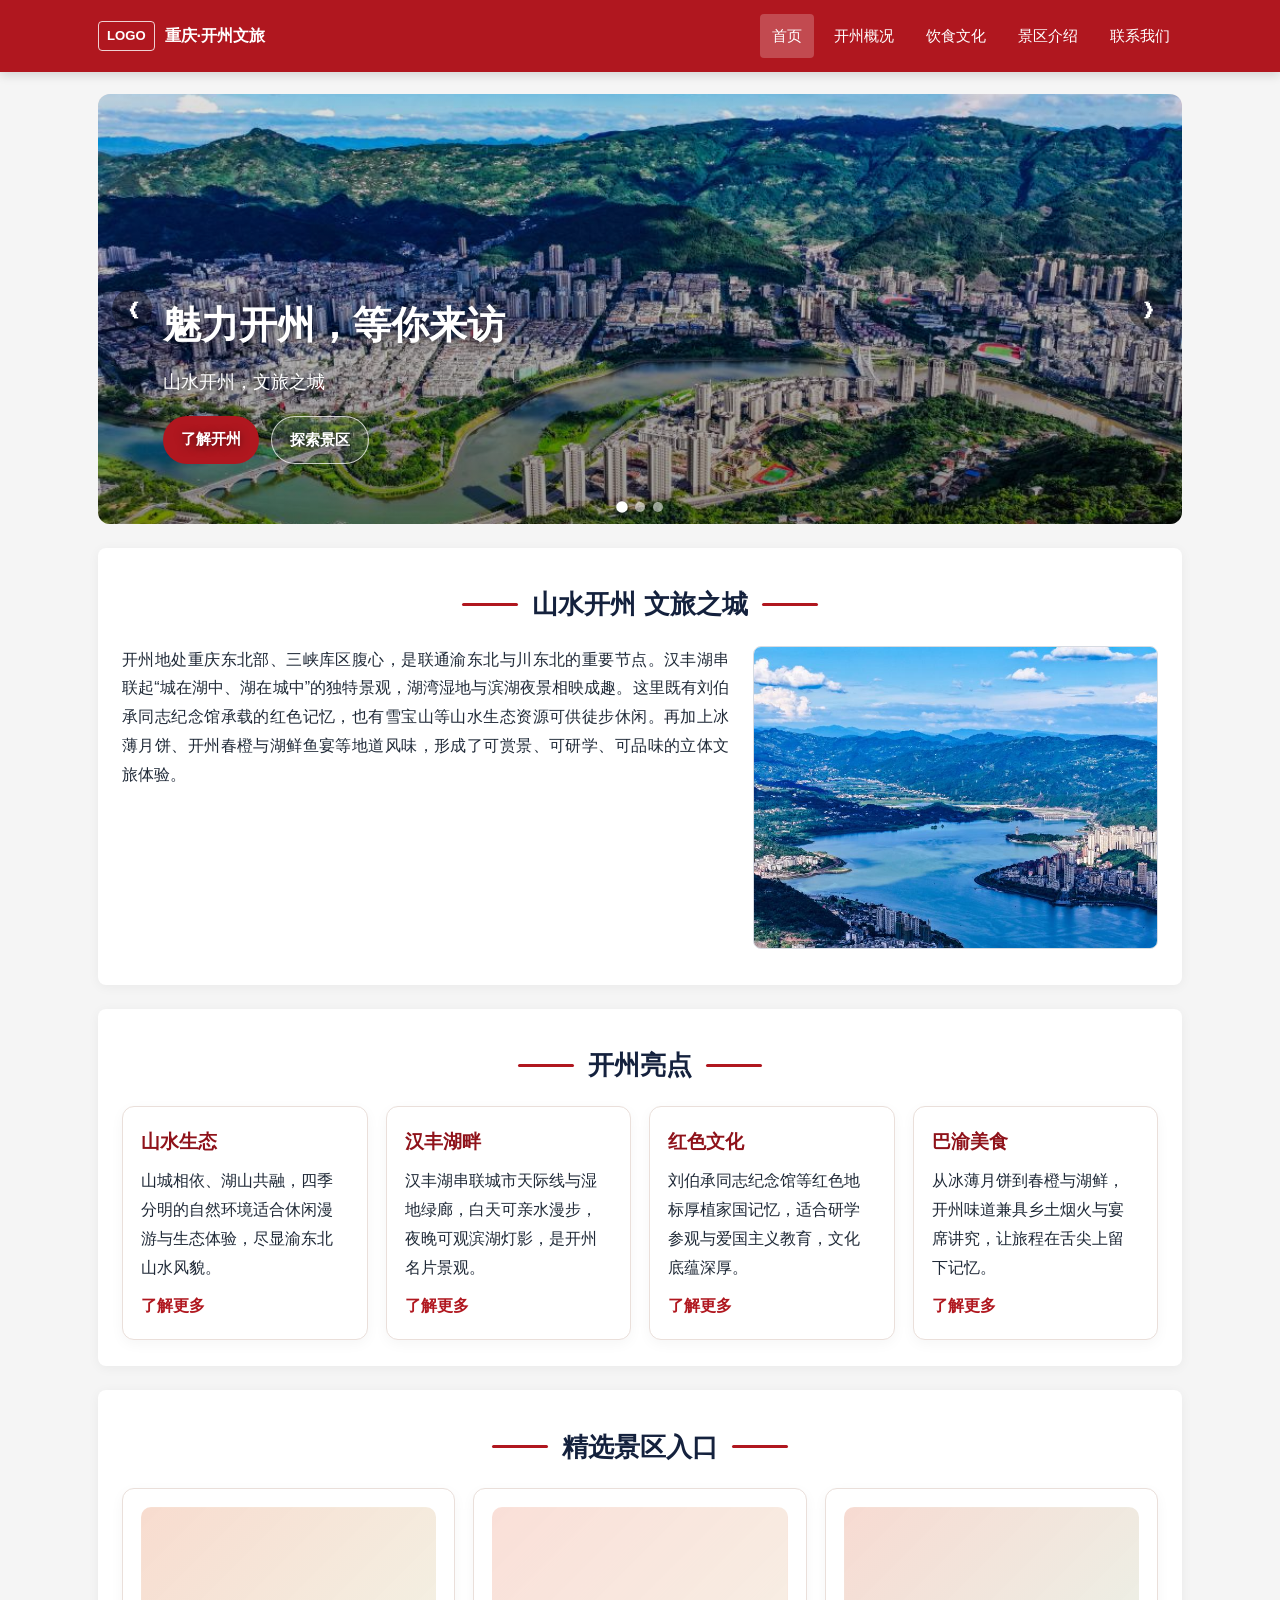
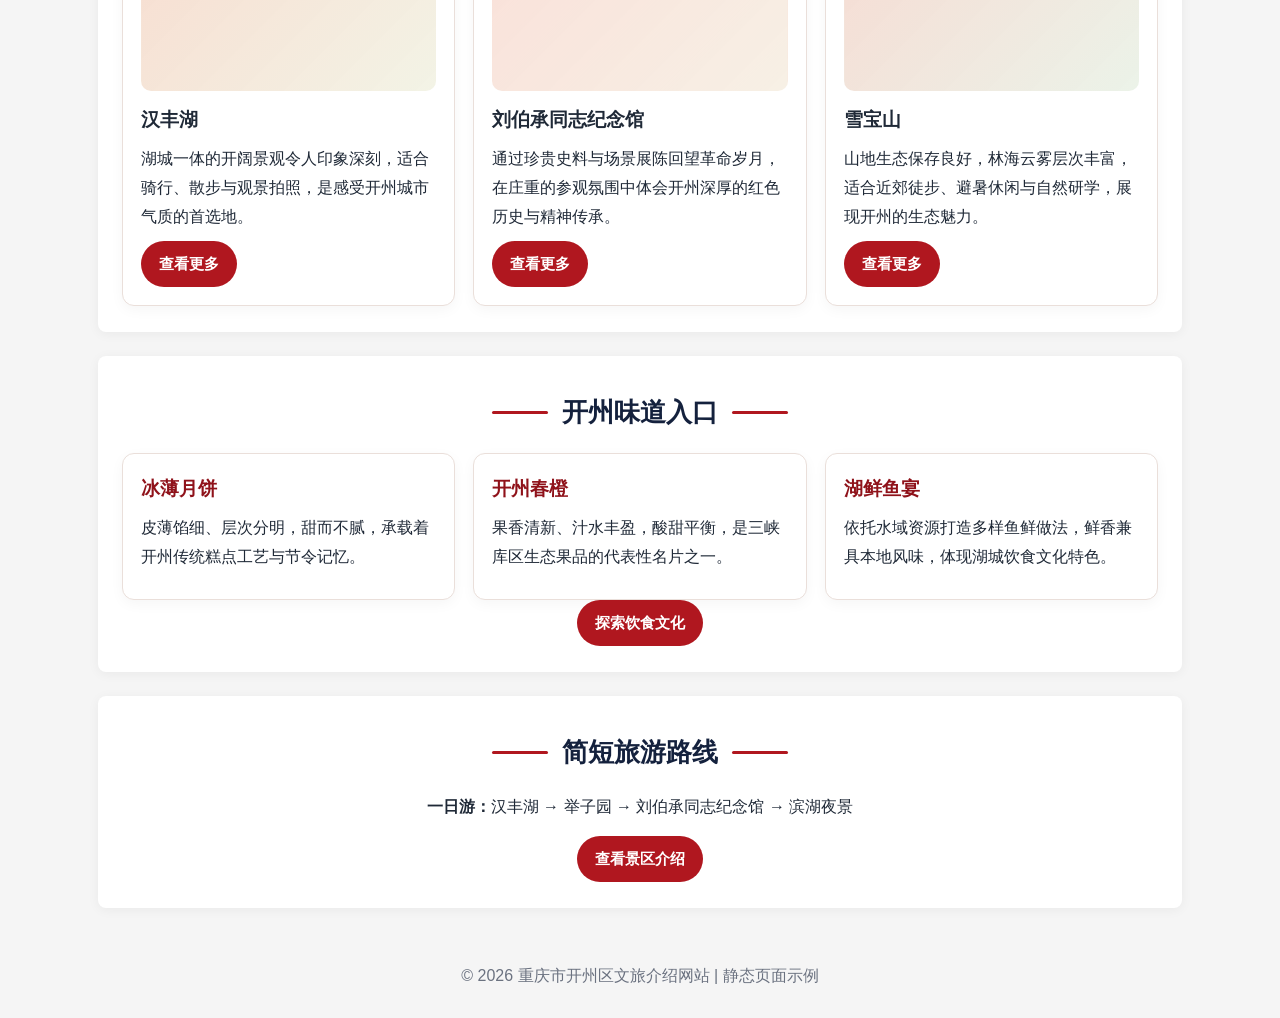
==== web2/html/index.html @ 46b4eaa4 "Add files via upload" ====
<!DOCTYPE html>
<html lang="zh-CN">
<head>
  <meta charset="UTF-8">
  <meta name="viewport" content="width=device-width, initial-scale=1.0">
  <title>重庆市开州区 - 首页</title>
  <link rel="stylesheet" href="../css/cssstyle.css">
</head>
<body>
  <header>
    <div class="nav-container">
      <div class="logo">
        <span class="logo-badge">LOGO</span>
        <span>重庆·开州文旅</span>
      </div>
      <nav>
        <ul>
          <li><a class="active" href="index.html">首页</a></li>
          <li><a href="overview.html">开州概况</a></li>
          <li><a href="food.html">饮食文化</a></li>
          <li><a href="scenic.html">景区介绍</a></li>
          <li><a href="contact.html">联系我们</a></li>
        </ul>
      </nav>
    </div>
  </header>

  <main>
    <section class="banner" aria-label="开州首页轮播图">
      <div class="carousel" data-carousel>
        <div class="carousel-track">
          <article class="carousel-slide is-active">
            <img src="../images/主页/魅力开州.jpg" alt="魅力开州轮播图">
            <div class="banner-text">
              <h1>魅力开州，等你来访</h1>
              <p class="banner-subtitle">山水开州，文旅之城</p>
              <div class="banner-actions">
                <a href="overview.html" class="btn btn-primary">了解开州</a>
                <a href="scenic.html" class="btn btn-outline">探索景区</a>
              </div>
            </div>
          </article>
          <article class="carousel-slide">
            <img src="../images/主页/汉丰湖.jpg" alt="汉丰湖畔轮播图">
            <div class="banner-text">
              <h1>汉丰湖畔，诗意栖居</h1>
              <p class="banner-subtitle">一湖一城，见证城市之美</p>
              <div class="banner-actions">
                <a href="overview.html" class="btn btn-primary">了解开州</a>
                <a href="scenic.html" class="btn btn-outline">探索景区</a>
              </div>
            </div>
          </article>
          <article class="carousel-slide">
            <img src="../images/主页/开州夜景.jpg" alt="千年文脉轮播图">
            <div class="banner-text">
              <h1>千年文脉，巴渝风情</h1>
              <p class="banner-subtitle">走进开州，感受历史与烟火</p>
              <div class="banner-actions">
                <a href="overview.html" class="btn btn-primary">了解开州</a>
                <a href="scenic.html" class="btn btn-outline">探索景区</a>
              </div>
            </div>
          </article>
        </div>

        <button class="carousel-control prev" type="button" aria-label="上一张" data-carousel-prev>❮</button>
        <button class="carousel-control next" type="button" aria-label="下一张" data-carousel-next>❯</button>

        <div class="carousel-dots" aria-label="轮播图页码">
          <button class="carousel-dot is-active" type="button" aria-label="第 1 张" data-carousel-dot="0"></button>
          <button class="carousel-dot" type="button" aria-label="第 2 张" data-carousel-dot="1"></button>
          <button class="carousel-dot" type="button" aria-label="第 3 张" data-carousel-dot="2"></button>
        </div>
      </div>
    </section>

    <section class="section-card intro-section">
      <h2 class="decor-title"><span>山水开州 文旅之城</span></h2>
      <div class="media-row intro-row">
        <article class="text-panel">
          <p>开州地处重庆东北部、三峡库区腹心，是联通渝东北与川东北的重要节点。汉丰湖串联起“城在湖中、湖在城中”的独特景观，湖湾湿地与滨湖夜景相映成趣。这里既有刘伯承同志纪念馆承载的红色记忆，也有雪宝山等山水生态资源可供徒步休闲。再加上冰薄月饼、开州春橙与湖鲜鱼宴等地道风味，形成了可赏景、可研学、可品味的立体文旅体验。</p>
        </article>
        <figure class="media-panel">
          <img src="../images/主页/总介绍配图.jpg" alt="开州首页总介绍配图">
        </figure>
      </div>
    </section>

    <section class="section-card">
      <h2 class="decor-title"><span>开州亮点</span></h2>
      <div class="grid-cards four-cols">
        <article class="feature-card">
          <h3>山水生态</h3>
          <p>山城相依、湖山共融，四季分明的自然环境适合休闲漫游与生态体验，尽显渝东北山水风貌。</p>
          <a href="overview.html">了解更多</a>
        </article>
        <article class="feature-card">
          <h3>汉丰湖畔</h3>
          <p>汉丰湖串联城市天际线与湿地绿廊，白天可亲水漫步，夜晚可观滨湖灯影，是开州名片景观。</p>
          <a href="scenic.html">了解更多</a>
        </article>
        <article class="feature-card">
          <h3>红色文化</h3>
          <p>刘伯承同志纪念馆等红色地标厚植家国记忆，适合研学参观与爱国主义教育，文化底蕴深厚。</p>
          <a href="overview.html">了解更多</a>
        </article>
        <article class="feature-card">
          <h3>巴渝美食</h3>
          <p>从冰薄月饼到春橙与湖鲜，开州味道兼具乡土烟火与宴席讲究，让旅程在舌尖上留下记忆。</p>
          <a href="food.html">了解更多</a>
        </article>
      </div>
    </section>

    <section class="section-card">
      <h2 class="decor-title"><span>精选景区入口</span></h2>
      <div class="grid-cards three-cols scenic-cards">
        <article class="entry-card">
          <div class="entry-image scenic-image scenic-1"></div>
          <h3>汉丰湖</h3>
          <p>湖城一体的开阔景观令人印象深刻，适合骑行、散步与观景拍照，是感受开州城市气质的首选地。</p>
          <a href="scenic.html" class="btn btn-primary">查看更多</a>
        </article>
        <article class="entry-card">
          <div class="entry-image scenic-image scenic-2"></div>
          <h3>刘伯承同志纪念馆</h3>
          <p>通过珍贵史料与场景展陈回望革命岁月，在庄重的参观氛围中体会开州深厚的红色历史与精神传承。</p>
          <a href="scenic.html" class="btn btn-primary">查看更多</a>
        </article>
        <article class="entry-card">
          <div class="entry-image scenic-image scenic-3"></div>
          <h3>雪宝山</h3>
          <p>山地生态保存良好，林海云雾层次丰富，适合近郊徒步、避暑休闲与自然研学，展现开州的生态魅力。</p>
          <a href="scenic.html" class="btn btn-primary">查看更多</a>
        </article>
      </div>
    </section>

    <section class="section-card">
      <h2 class="decor-title"><span>开州味道入口</span></h2>
      <div class="grid-cards three-cols">
        <article class="feature-card">
          <h3>冰薄月饼</h3>
          <p>皮薄馅细、层次分明，甜而不腻，承载着开州传统糕点工艺与节令记忆。</p>
        </article>
        <article class="feature-card">
          <h3>开州春橙</h3>
          <p>果香清新、汁水丰盈，酸甜平衡，是三峡库区生态果品的代表性名片之一。</p>
        </article>
        <article class="feature-card">
          <h3>湖鲜鱼宴</h3>
          <p>依托水域资源打造多样鱼鲜做法，鲜香兼具本地风味，体现湖城饮食文化特色。</p>
        </article>
      </div>
      <div class="section-actions">
        <a href="food.html" class="btn btn-primary">探索饮食文化</a>
      </div>
    </section>

    <section class="section-card route-section">
      <h2 class="decor-title"><span>简短旅游路线</span></h2>
      <p><strong>一日游：</strong>汉丰湖 → 举子园 → 刘伯承同志纪念馆 → 滨湖夜景</p>
      <a href="scenic.html" class="btn btn-primary">查看景区介绍</a>
    </section>
  </main>

  <footer>
    <p>© 2026 重庆市开州区文旅介绍网站 | 静态页面示例</p>
  </footer>

  <script src="../js/index.js"></script>
</body>
</html>
---- web2/css/cssstyle.css ----
:root {
  --primary: #b0171f;
  --primary-dark: #900f16;
  --bg: #f5f5f5;
  --text: #1f2937;
  --muted: #6b7280;
  --white: #ffffff;
  --line: #d7dbe2;
}

* {
  box-sizing: border-box;
  margin: 0;
  padding: 0;
}

body {
  font-family: "Microsoft YaHei", "PingFang SC", Arial, sans-serif;
  color: var(--text);
  background: var(--bg);
  line-height: 1.8;
}

header {
  background: var(--primary);
  box-shadow: 0 3px 10px rgba(0, 0, 0, 0.14);
  position: sticky;
  top: 0;
  z-index: 10;
}

.nav-container {
  max-width: 1120px;
  margin: 0 auto;
  display: flex;
  justify-content: space-between;
  align-items: center;
  min-height: 72px;
  padding: 10px 18px;
}

.logo {
  color: var(--white);
  font-weight: 700;
  display: flex;
  align-items: center;
  gap: 10px;
}

.logo-badge {
  border: 1px solid rgba(255, 255, 255, 0.8);
  border-radius: 4px;
  padding: 2px 8px;
  font-size: 0.82rem;
}

nav ul { list-style: none; display: flex; gap: 8px; }

nav a {
  color: var(--white);
  text-decoration: none;
  display: inline-block;
  padding: 8px 12px;
  border-radius: 4px;
  font-size: 0.96rem;
}

nav a:hover,
nav a.active { background: rgba(255, 255, 255, 0.22); }

main {
  max-width: 1120px;
  margin: 22px auto 0;
  padding: 0 18px 36px;
}

.banner {
  background: #e5e7eb;
  border-radius: 8px;
  overflow: hidden;
  position: relative;
}

.carousel {
  position: relative;
  min-height: 360px;
}

.carousel-track {
  position: relative;
  height: clamp(360px, 38vw, 440px);
}

.carousel-slide {
  position: absolute;
  inset: 0;
  opacity: 0;
  pointer-events: none;
  transition: opacity 0.45s ease;
  background: #e5e7eb;
}

.carousel-slide.is-active {
  opacity: 1;
  pointer-events: auto;
}

.carousel-slide img {
  width: 100%;
  height: 100%;
  object-fit: cover;
  display: block;
  background: #eaedf1;
}

.carousel-slide::after {
  content: "";
  position: absolute;
  inset: 0;
  background: linear-gradient(180deg, rgba(0, 0, 0, 0.12), rgba(0, 0, 0, 0.4));
}

.carousel-slide.is-placeholder {
  background: #e5e7eb;
}

.banner-text {
  position: absolute;
  left: 6%;
  bottom: 14%;
  color: #fff;
  text-shadow: 0 2px 8px rgba(0, 0, 0, 0.5);
  z-index: 2;
}

.banner-subtitle { font-size: 1.1rem; margin-bottom: 4px; }
.banner h1 { font-size: clamp(1.6rem, 3vw, 2.4rem); }

.carousel-control {
  position: absolute;
  top: 50%;
  transform: translateY(-50%);
  width: 40px;
  height: 40px;
  border-radius: 50%;
  border: none;
  color: #fff;
  background: rgba(0, 0, 0, 0.35);
  font-size: 1.4rem;
  line-height: 1;
  display: grid;
  place-items: center;
  z-index: 3;
}

.carousel-control.prev { left: 14px; }
.carousel-control.next { right: 14px; }
.carousel-control:hover { background: rgba(0, 0, 0, 0.52); }

.carousel-dots {
  position: absolute;
  left: 50%;
  bottom: 12px;
  transform: translateX(-50%);
  display: flex;
  gap: 8px;
  z-index: 3;
}

.carousel-dot {
  width: 10px;
  height: 10px;
  border-radius: 50%;
  border: none;
  background: rgba(255, 255, 255, 0.55);
  padding: 0;
}

.carousel-dot.is-active {
  background: #fff;
  transform: scale(1.15);
}

.section-card {
  background: var(--white);
  border-radius: 8px;
  margin-top: 24px;
  padding: 26px 24px;
  box-shadow: 0 2px 12px rgba(0, 0, 0, 0.05);
}

.decor-title {
  text-align: center;
  margin-bottom: 18px;
  font-size: clamp(1.4rem, 2vw, 1.8rem);
  color: #14213d;
}

.decor-title span {
  display: inline-flex;
  align-items: center;
  gap: 14px;
}

.decor-title span::before,
.decor-title span::after {
  content: "";
  width: 56px;
  height: 3px;
  background: var(--primary);
  border-radius: 4px;
}

.media-row {
  display: grid;
  grid-template-columns: 1.5fr 1fr;
  gap: 24px;
  align-items: start;
}

.reverse-row { grid-template-columns: 1fr 1.3fr; }

.text-panel p { margin-bottom: 12px; text-align: justify; }

.media-panel img,
.spot-item img {
  width: 100%;
  aspect-ratio: 4 / 3;
  object-fit: cover;
  background: #eef1f4;
  border: 1px solid var(--line);
  border-radius: 8px;
}

.media-panel figcaption {
  color: var(--muted);
  font-size: 0.9rem;
  margin-top: 8px;
  text-align: center;
}

.section-intro { margin-bottom: 14px; }

.spot-list { display: grid; gap: 18px; }

.spot-item {
  display: grid;
  grid-template-columns: 280px 1fr;
  gap: 18px;
  align-items: center;
  border: 1px solid var(--line);
  border-radius: 8px;
  padding: 12px;
}

.spot-item h2 { margin-bottom: 8px; color: #111827; }

form { display: grid; gap: 12px; }
label { display: inline-block; margin-bottom: 6px; font-weight: 600; }

input, textarea {
  width: 100%;
  border: 1px solid #cbd5e1;
  border-radius: 6px;
  padding: 10px;
  font: inherit;
}

textarea { min-height: 140px; resize: vertical; }

button {
  width: 140px;
  border: none;
  border-radius: 6px;
  padding: 10px 14px;
  color: #fff;
  background: var(--primary);
  cursor: pointer;
}

button:hover { background: var(--primary-dark); }

footer {
  text-align: center;
  padding: 18px 12px 28px;
  color: var(--muted);
}

@media (max-width: 900px) {
  .media-row,
  .reverse-row,
  .spot-item { grid-template-columns: 1fr; }
}

@media (max-width: 640px) {
  .nav-container { flex-direction: column; gap: 8px; }
  nav ul { justify-content: center; flex-wrap: wrap; }
  .section-card { padding: 20px 16px; }
  .decor-title span::before,
  .decor-title span::after { width: 36px; }
}



/* scenic page */
.scenic-page {
  max-width: 1120px;
  margin: 22px auto 0;
  padding: 0 18px 36px;
}

.scenic-hero {
  min-height: clamp(220px, 30vw, 320px);
  border-radius: 12px;
  overflow: hidden;
  background:
    linear-gradient(120deg, rgba(144, 15, 22, 0.74), rgba(176, 23, 31, 0.42)),
    url('../images/scenic-banner.jpg') center/cover no-repeat,
    #d7dbe2;
  display: flex;
  align-items: center;
}

.scenic-hero-overlay { padding: 32px; color: #fff; }
.scenic-hero h1 { font-size: clamp(1.8rem, 3vw, 2.6rem); margin-bottom: 8px; }
.scenic-hero p { font-size: clamp(1rem, 1.6vw, 1.25rem); }

.scenic-intro p { text-align: justify; color: #374151; }

.spot-grid { display: grid; gap: 20px; }

.spot-card {
  border: 1px solid var(--line);
  border-radius: 12px;
  box-shadow: 0 6px 20px rgba(17, 24, 39, 0.08);
  padding: 16px;
  display: grid;
  grid-template-columns: 1.15fr 1fr;
  gap: 18px;
  background: #fff;
}

.spot-main,
.spot-thumbs img {
  width: 100%;
  object-fit: cover;
  border-radius: 8px;
  border: 1px solid var(--line);
  background: linear-gradient(135deg, #efefef, #f5eee1);
}

.spot-main { aspect-ratio: 16 / 9; margin-bottom: 10px; }

.spot-thumbs {
  display: grid;
  grid-template-columns: repeat(3, 1fr);
  gap: 8px;
}

.spot-thumbs img { aspect-ratio: 4 / 3; }
.spot-thumbs.two-cols { grid-template-columns: repeat(2, 1fr); }

.spot-content h3 { font-size: 1.4rem; margin-bottom: 8px; }
.spot-content p { margin-bottom: 12px; color: #374151; }

.spot-tags { display: flex; flex-wrap: wrap; gap: 8px; }
.spot-tags span {
  background: #fef2f2;
  color: var(--primary-dark);
  border: 1px solid #fecaca;
  border-radius: 999px;
  font-size: 0.86rem;
  padding: 3px 10px;
}

.highlight-grid,
.route-grid {
  display: grid;
  grid-template-columns: repeat(2, minmax(0, 1fr));
  gap: 14px;
}

.highlight-grid article,
.route-card {
  background: #fff;
  border: 1px solid var(--line);
  border-radius: 10px;
  padding: 14px 16px;
  box-shadow: 0 4px 16px rgba(17, 24, 39, 0.06);
}

.highlight-grid h3,
.route-card h3 { color: #111827; margin-bottom: 8px; }
.route-flow { color: var(--primary-dark); font-weight: 700; margin-bottom: 8px; }

@media (max-width: 900px) {
  .spot-card,
  .highlight-grid,
  .route-grid { grid-template-columns: 1fr; }
}

@media (max-width: 640px) {
  .scenic-hero-overlay { padding: 24px 18px; }
  .spot-thumbs { grid-template-columns: repeat(2, 1fr); }
}
/* overview page */
.overview-page {
  max-width: 1120px;
  margin: 22px auto 0;
}

.overview-banner {
  border-radius: 12px;
  overflow: hidden;
  min-height: 220px;
  margin-bottom: 24px;
  display: flex;
  align-items: center;
  padding: 28px;
  color: #fff;
  background:
    linear-gradient(120deg, rgba(176, 23, 31, 0.85), rgba(176, 23, 31, 0.38)),
    url('../images/overview-banner.jpg') center/cover no-repeat,
    linear-gradient(135deg, #f3d6c8, #eec3c7 45%, #d7dce8);
}

.overview-banner-content h1 { font-size: clamp(2rem, 4vw, 2.7rem); }
.overview-banner-subtitle { font-size: 1.1rem; margin-bottom: 6px; }

.overview-main { margin-top: 0; }

.overview-grid {
  display: grid;
  grid-template-columns: 35% 65%;
  gap: 22px;
}

.overview-left {
  display: grid;
  gap: 16px;
  align-content: start;
}

.overview-image-wrap img {
  width: 100%;
  aspect-ratio: 4 / 3;
  object-fit: cover;
  border-radius: 10px;
  border: 1px solid var(--line);
  background: #e5e7eb;
}

.overview-image-wrap figcaption {
  text-align: center;
  color: var(--muted);
  margin-top: 8px;
  font-size: 0.9rem;
}

.overview-profile-card,
.overview-content-card,
.highlight-card,
.timeline-item {
  background: #fff;
  border-radius: 10px;
  border: 1px solid #e5e7eb;
  box-shadow: 0 2px 10px rgba(17, 24, 39, 0.06);
}

.overview-profile-card { padding: 16px; }
.overview-profile-card h2,
.overview-section-item h2,
.block-title,
.highlight-card h3,
.timeline-item h3 {
  color: #9f1239;
}

.overview-profile-card ul { list-style: none; display: grid; gap: 10px; margin-top: 12px; }
.overview-profile-card li { line-height: 1.7; color: #374151; }
.overview-profile-card li span { font-weight: 700; color: #1f2937; }

.overview-content-card {
  padding: 20px;
  display: grid;
  gap: 14px;
}

.overview-section-item {
  border-bottom: 1px solid #eceff4;
  padding-bottom: 12px;
}

.overview-section-item:last-child {
  border-bottom: none;
  padding-bottom: 0;
}

.overview-section-item h2 {
  margin-bottom: 8px;
  font-size: 1.15rem;
}

.overview-section-item p {
  line-height: 1.9;
  text-align: justify;
}

.block-title {
  margin-bottom: 16px;
  font-size: 1.35rem;
}

.highlight-grid {
  display: grid;
  grid-template-columns: repeat(4, 1fr);
  gap: 14px;
}

.highlight-card { padding: 16px; }
.highlight-card h3 { margin-bottom: 8px; }
.highlight-card p { line-height: 1.8; }

.timeline-list {
  position: relative;
  display: grid;
  gap: 14px;
}

.timeline-list::before {
  content: "";
  position: absolute;
  left: 12px;
  top: 8px;
  bottom: 8px;
  width: 2px;
  background: linear-gradient(var(--primary), #f9a8b5);
}

.timeline-item {
  position: relative;
  margin-left: 28px;
  padding: 14px 16px;
}

.timeline-item::before {
  content: "";
  position: absolute;
  left: -23px;
  top: 18px;
  width: 10px;
  height: 10px;
  border-radius: 50%;
  background: var(--primary);
  box-shadow: 0 0 0 4px #fce7eb;
}

@media (max-width: 980px) {
  .overview-grid,
  .highlight-grid {
    grid-template-columns: 1fr;
  }
}

/* food page */
.food-page {
  max-width: 1120px;
  margin: 22px auto 0;
  padding: 0 18px 36px;
}

.food-banner {
  min-height: 250px;
  border-radius: 12px;
  overflow: hidden;
  display: flex;
  align-items: center;
  padding: 30px;
  margin-bottom: 24px;
  background:
    linear-gradient(120deg, rgba(176, 23, 31, 0.78), rgba(176, 23, 31, 0.25)),
    url('../images/food-banner.jpg') center/cover no-repeat,
    linear-gradient(135deg, #fef3f2, #fff6ee);
}

.food-banner-content {
  color: #fff;
  text-shadow: 0 2px 8px rgba(0, 0, 0, 0.35);
}

.food-banner-content h1 {
  font-size: clamp(1.8rem, 3vw, 2.6rem);
  letter-spacing: 1px;
}

.food-banner-subtitle {
  font-size: 1.1rem;
  margin-bottom: 8px;
}

.food-section { margin-top: 0; margin-bottom: 24px; }
.food-intro,
.travel-advice { text-align: justify; line-height: 1.95; }

.feature-grid,
.recommend-grid {
  display: grid;
  grid-template-columns: repeat(2, minmax(0, 1fr));
  gap: 16px;
}

.feature-card,
.recommend-card,
.food-item-card {
  border-radius: 12px;
  box-shadow: 0 4px 14px rgba(17, 24, 39, 0.08);
}

.feature-card,
.recommend-card {
  border: 1px solid #f3d6d8;
  background: linear-gradient(145deg, #fffdfb, #fff2f1);
  padding: 18px;
}

.feature-card h3,
.recommend-card h3 {
  color: #8f121a;
  margin-bottom: 8px;
}

.food-list-grid {
  display: grid;
  grid-template-columns: repeat(2, minmax(0, 1fr));
  gap: 18px;
}

.food-item-card {
  overflow: hidden;
  background: #fff;
  border: 1px solid #f1d7d9;
}

.food-item-card img {
  width: 100%;
  height: 220px;
  object-fit: cover;
  display: block;
  background: linear-gradient(135deg, #f9efe9, #fdeceb);
}

.food-item-body { padding: 14px 14px 16px; }
.food-item-body h3 { margin: 8px 0 8px; color: #1a2332; }

.food-tag {
  display: inline-block;
  font-size: 0.82rem;
  color: #8f121a;
  border: 1px solid #f2b7bc;
  background: #fff4f4;
  border-radius: 999px;
  padding: 3px 10px;
}

.food-keyword {
  margin-top: 10px;
  color: #7f1d1d;
  font-weight: 600;
}

@media (max-width: 900px) {
  .feature-grid,
  .food-list-grid,
  .recommend-grid {
    grid-template-columns: 1fr;
  }
}

@media (max-width: 640px) {
  .food-banner {
    min-height: 200px;
    padding: 20px;
  }
}

/* homepage refresh */
.banner {
  border-radius: 12px;
  background: linear-gradient(135deg, #f9ddd5, #f8ede1);
}

.carousel-track {
  height: clamp(380px, 40vw, 430px);
}

.carousel-slide.is-placeholder {
  background: linear-gradient(135deg, #f8d4c7, #f5e7d8);
}

.banner-text {
  max-width: 560px;
}

.banner h1 {
  margin-bottom: 8px;
}

.banner-subtitle {
  margin-bottom: 18px;
  font-size: 1.1rem;
}

.banner-actions {
  display: flex;
  flex-wrap: wrap;
  gap: 12px;
}

.btn {
  display: inline-block;
  border-radius: 999px;
  padding: 9px 18px;
  text-decoration: none;
  font-size: 0.95rem;
  font-weight: 600;
  transition: transform 0.2s ease, box-shadow 0.2s ease, background 0.2s ease;
}

.btn:hover {
  transform: translateY(-1px);
  box-shadow: 0 6px 14px rgba(0, 0, 0, 0.14);
}

.btn-primary {
  color: #fff;
  background: var(--primary);
}

.btn-primary:hover {
  background: var(--primary-dark);
}

.btn-outline {
  color: #fff;
  border: 1px solid rgba(255, 255, 255, 0.72);
  background: rgba(255, 255, 255, 0.12);
}

.intro-row .media-panel img {
  background: linear-gradient(135deg, #f8e5d9, #f6eddc);
}

.grid-cards {
  display: grid;
  gap: 18px;
}

.four-cols {
  grid-template-columns: repeat(4, minmax(0, 1fr));
}

.three-cols {
  grid-template-columns: repeat(3, minmax(0, 1fr));
}

.feature-card,
.entry-card {
  border: 1px solid #eadfda;
  border-radius: 12px;
  padding: 18px;
  background: #fff;
  box-shadow: 0 4px 14px rgba(0, 0, 0, 0.04);
  transition: transform 0.2s ease, box-shadow 0.2s ease;
}

.feature-card:hover,
.entry-card:hover {
  transform: translateY(-3px);
  box-shadow: 0 12px 22px rgba(130, 31, 28, 0.12);
}

.feature-card h3,
.entry-card h3 {
  margin-bottom: 8px;
}

.feature-card p,
.entry-card p {
  line-height: 1.8;
  margin-bottom: 10px;
}

.feature-card a {
  color: var(--primary);
  font-weight: 600;
  text-decoration: none;
}

.entry-image {
  width: 100%;
  aspect-ratio: 16 / 10;
  border-radius: 10px;
  margin-bottom: 12px;
  background-size: cover;
  background-position: center;
}

.scenic-image.scenic-1 {
  background-image: linear-gradient(135deg, rgba(245, 206, 188, 0.72), rgba(237, 238, 218, 0.68)), url('../images/scenic-hanfenghu.jpg');
}

.scenic-image.scenic-2 {
  background-image: linear-gradient(135deg, rgba(248, 211, 201, 0.72), rgba(243, 233, 217, 0.68)), url('../images/scenic-memorial.jpg');
}

.scenic-image.scenic-3 {
  background-image: linear-gradient(135deg, rgba(244, 204, 192, 0.72), rgba(226, 237, 222, 0.68)), url('../images/scenic-xuebaoshan.jpg');
}

.section-actions,
.route-section {
  text-align: center;
}

.route-section p {
  margin-bottom: 14px;
}

@media (max-width: 980px) {
  .four-cols {
    grid-template-columns: repeat(2, minmax(0, 1fr));
  }

  .three-cols {
    grid-template-columns: 1fr 1fr;
  }
}

@media (max-width: 640px) {
  .carousel-track {
    height: 380px;
  }

  .banner-text {
    left: 5%;
    right: 5%;
    bottom: 12%;
  }

  .banner-subtitle {
    font-size: 1rem;
  }

  .four-cols,
  .three-cols {
    grid-template-columns: 1fr;
  }
}
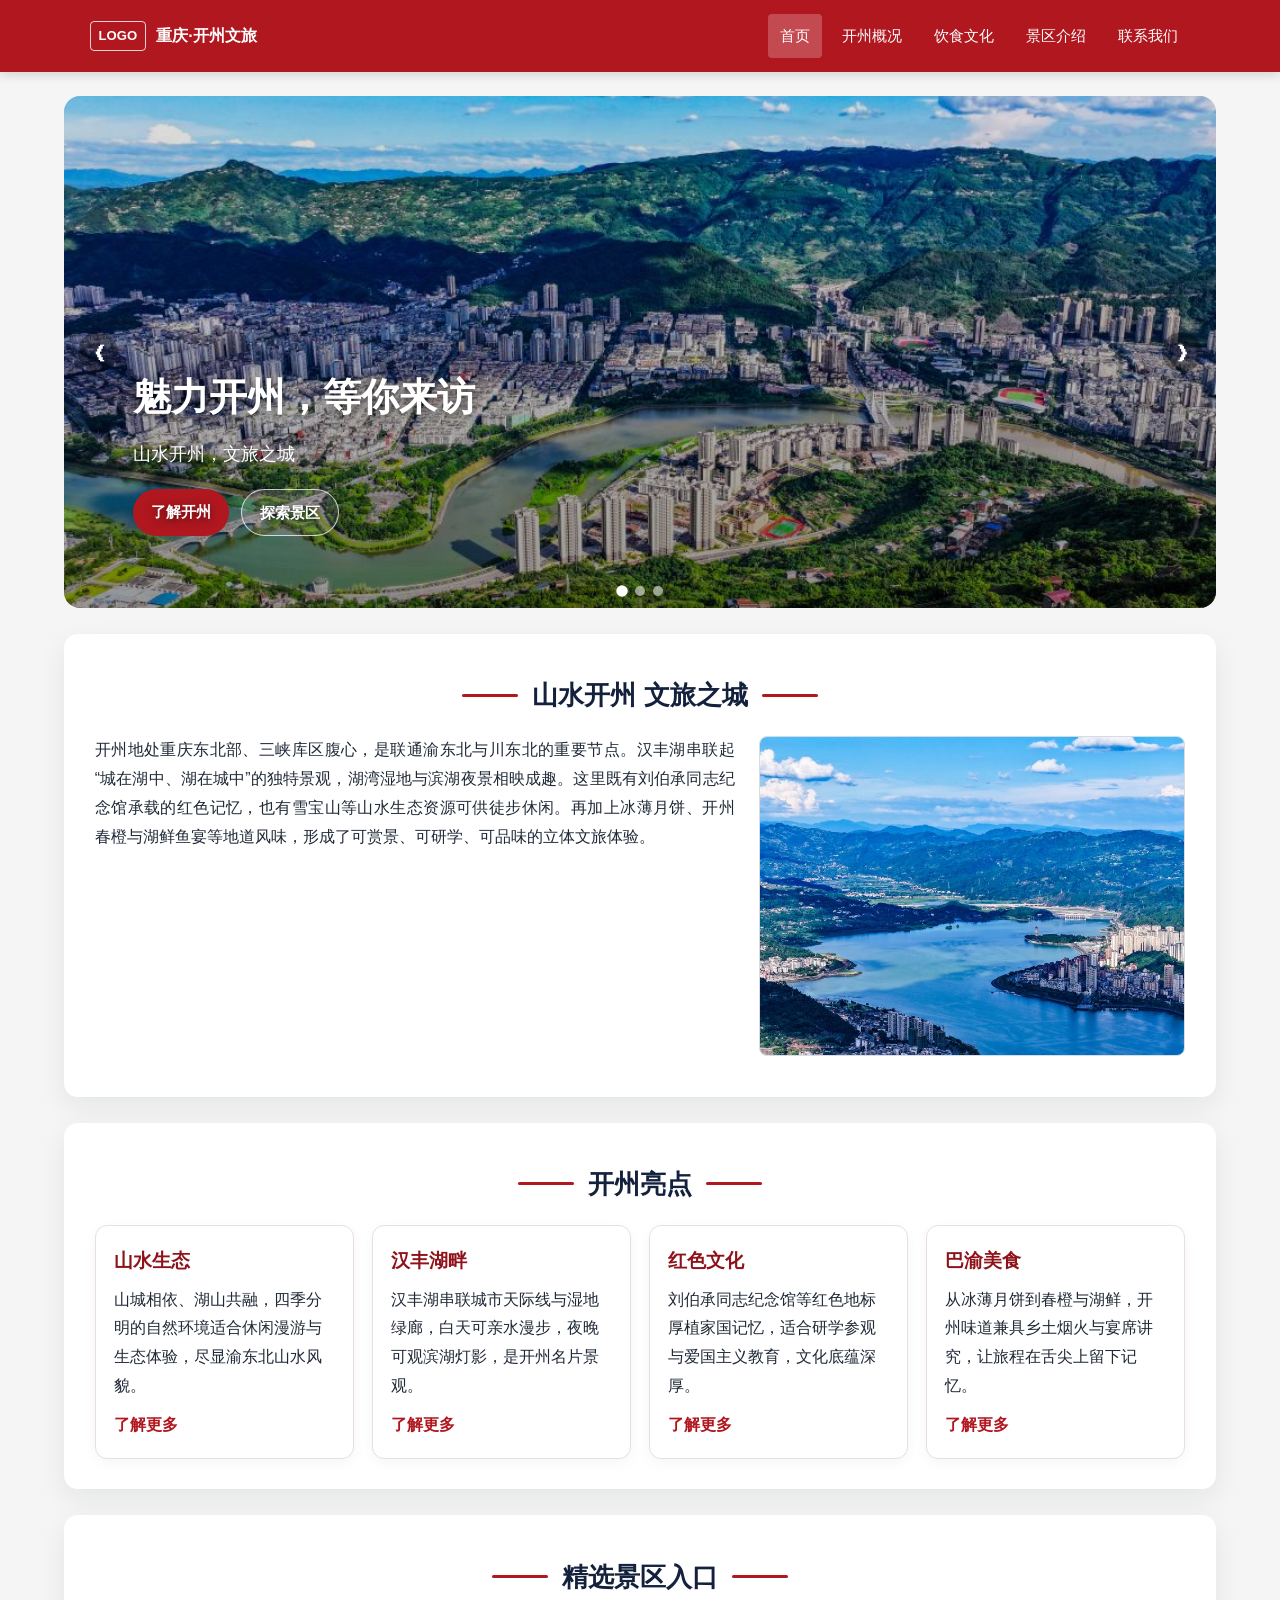
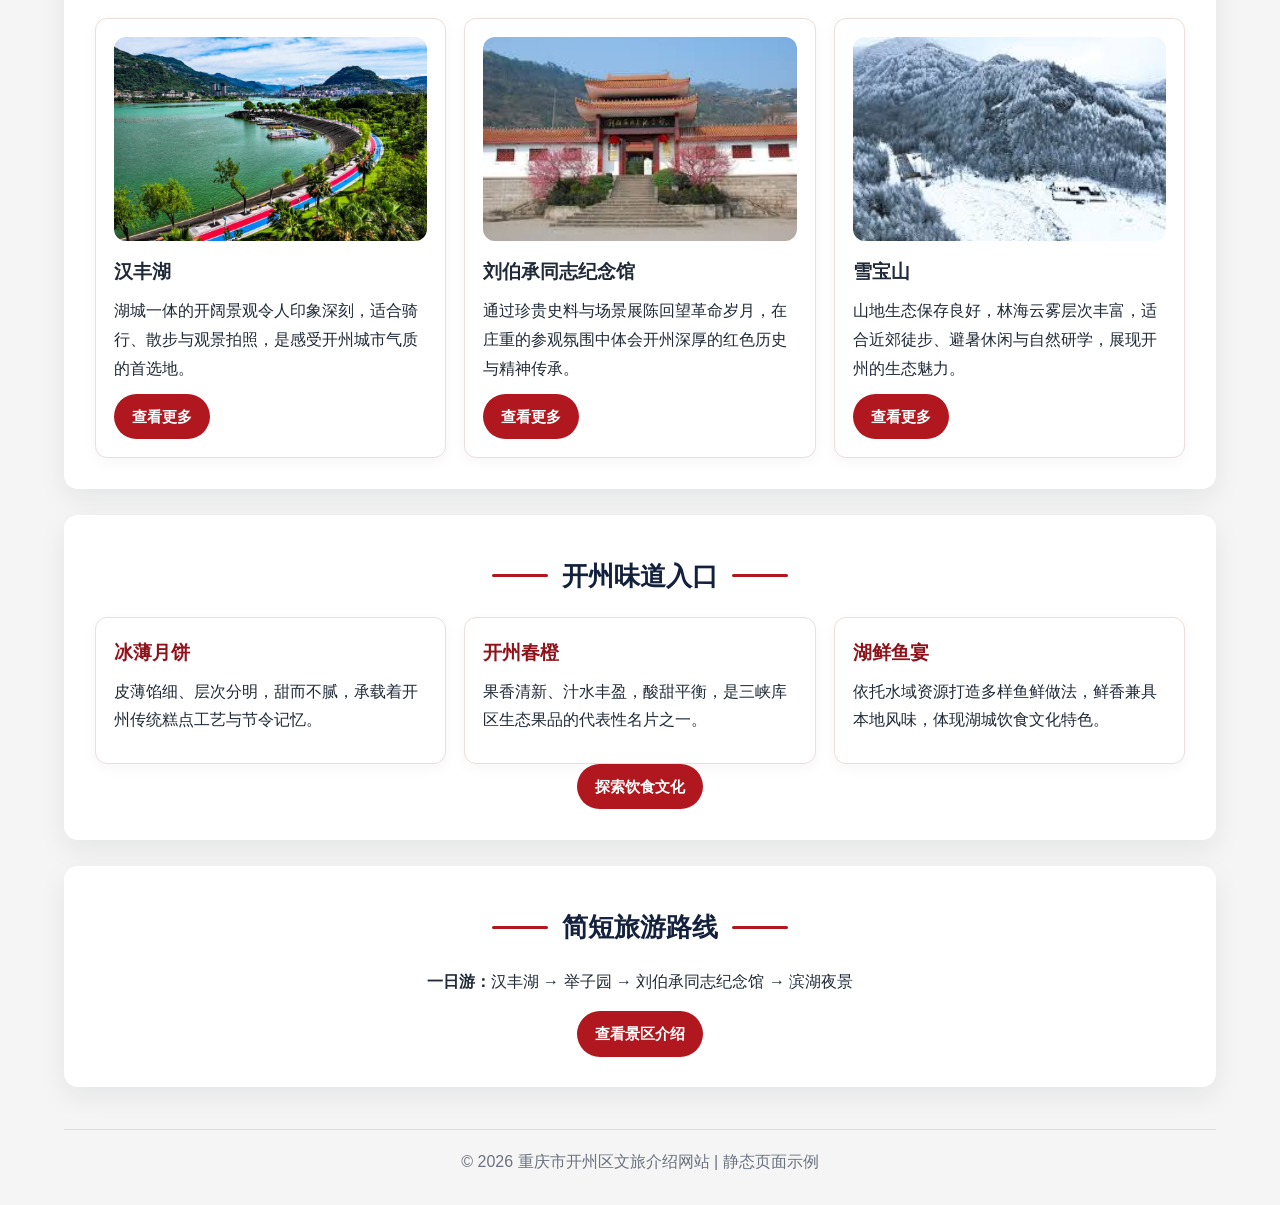
==== commit a7e65b1b: "Improve web2 layout and image handling" ====
--- a/web2/html/index.html
+++ b/web2/html/index.html
@@ -117,19 +117,25 @@
       <h2 class="decor-title"><span>精选景区入口</span></h2>
       <div class="grid-cards three-cols scenic-cards">
         <article class="entry-card">
-          <div class="entry-image scenic-image scenic-1"></div>
+          <figure class="entry-image scenic-image scenic-1">
+            <img src="../images/主页/汉丰湖2.jpg" alt="汉丰湖景区入口图片">
+          </figure>
           <h3>汉丰湖</h3>
           <p>湖城一体的开阔景观令人印象深刻，适合骑行、散步与观景拍照，是感受开州城市气质的首选地。</p>
           <a href="scenic.html" class="btn btn-primary">查看更多</a>
         </article>
         <article class="entry-card">
-          <div class="entry-image scenic-image scenic-2"></div>
+          <figure class="entry-image scenic-image scenic-2">
+            <img src="../images/风景/刘1.jpg" alt="刘伯承同志纪念馆入口图片">
+          </figure>
           <h3>刘伯承同志纪念馆</h3>
           <p>通过珍贵史料与场景展陈回望革命岁月，在庄重的参观氛围中体会开州深厚的红色历史与精神传承。</p>
           <a href="scenic.html" class="btn btn-primary">查看更多</a>
         </article>
         <article class="entry-card">
-          <div class="entry-image scenic-image scenic-3"></div>
+          <figure class="entry-image scenic-image scenic-3">
+            <img src="../images/风景/山1.jpg" alt="雪宝山景区入口图片">
+          </figure>
           <h3>雪宝山</h3>
           <p>山地生态保存良好，林海云雾层次丰富，适合近郊徒步、避暑休闲与自然研学，展现开州的生态魅力。</p>
           <a href="scenic.html" class="btn btn-primary">查看更多</a>
--- a/web2/css/cssstyle.css
+++ b/web2/css/cssstyle.css
@@ -6,6 +6,8 @@
   --muted: #6b7280;
   --white: #ffffff;
   --line: #d7dbe2;
+  --site-width: min(90%, 1440px);
+  --content-pad: clamp(16px, 2vw, 28px);
 }
 
 * {
@@ -19,6 +21,7 @@
   color: var(--text);
   background: var(--bg);
   line-height: 1.8;
+  overflow-x: hidden;
 }
 
 header {
@@ -30,13 +33,14 @@
 }
 
 .nav-container {
-  max-width: 1120px;
+  width: var(--site-width);
+  max-width: 1440px;
   margin: 0 auto;
   display: flex;
   justify-content: space-between;
   align-items: center;
   min-height: 72px;
-  padding: 10px 18px;
+  padding: 10px var(--content-pad);
 }
 
 .logo {
@@ -69,9 +73,10 @@
 nav a.active { background: rgba(255, 255, 255, 0.22); }
 
 main {
-  max-width: 1120px;
-  margin: 22px auto 0;
-  padding: 0 18px 36px;
+  width: var(--site-width);
+  max-width: 1440px;
+  margin: 24px auto 0;
+  padding: 0 0 42px;
 }
 
 .banner {
@@ -183,10 +188,10 @@
 
 .section-card {
   background: var(--white);
-  border-radius: 8px;
-  margin-top: 24px;
-  padding: 26px 24px;
-  box-shadow: 0 2px 12px rgba(0, 0, 0, 0.05);
+  border-radius: 14px;
+  margin-top: 26px;
+  padding: clamp(22px, 2.4vw, 34px);
+  box-shadow: 0 10px 28px rgba(17, 24, 39, 0.07);
 }
 
 .decor-title {
@@ -245,8 +250,8 @@
 
 .spot-item {
   display: grid;
-  grid-template-columns: 280px 1fr;
-  gap: 18px;
+  grid-template-columns: minmax(260px, 32%) 1fr;
+  gap: clamp(18px, 2vw, 28px);
   align-items: center;
   border: 1px solid var(--line);
   border-radius: 8px;
@@ -304,9 +309,10 @@
 
 /* scenic page */
 .scenic-page {
-  max-width: 1120px;
-  margin: 22px auto 0;
-  padding: 0 18px 36px;
+  width: var(--site-width);
+  max-width: 1440px;
+  margin: 24px auto 0;
+  padding: 0 0 42px;
 }
 
 .scenic-hero {
@@ -315,7 +321,7 @@
   overflow: hidden;
   background:
     linear-gradient(120deg, rgba(144, 15, 22, 0.74), rgba(176, 23, 31, 0.42)),
-    url('../images/scenic-banner.jpg') center/cover no-repeat,
+    url('../images/风景/开州主景图.jpg') center/cover no-repeat,
     #d7dbe2;
   display: flex;
   align-items: center;
@@ -405,8 +411,10 @@
 }
 /* overview page */
 .overview-page {
-  max-width: 1120px;
-  margin: 22px auto 0;
+  width: var(--site-width);
+  max-width: 1440px;
+  margin: 24px auto 0;
+  padding: 0 0 42px;
 }
 
 .overview-banner {
@@ -420,7 +428,7 @@
   color: #fff;
   background:
     linear-gradient(120deg, rgba(176, 23, 31, 0.85), rgba(176, 23, 31, 0.38)),
-    url('../images/overview-banner.jpg') center/cover no-repeat,
+    url('../images/风景/开州城市与山水风貌.jpg') center/cover no-repeat,
     linear-gradient(135deg, #f3d6c8, #eec3c7 45%, #d7dce8);
 }
 
@@ -431,7 +439,7 @@
 
 .overview-grid {
   display: grid;
-  grid-template-columns: 35% 65%;
+  grid-template-columns: minmax(300px, 0.85fr) minmax(0, 1.55fr);
   gap: 22px;
 }
 
@@ -513,7 +521,7 @@
 
 .highlight-grid {
   display: grid;
-  grid-template-columns: repeat(4, 1fr);
+  grid-template-columns: repeat(4, minmax(0, 1fr));
   gap: 14px;
 }
 
@@ -564,9 +572,10 @@
 
 /* food page */
 .food-page {
-  max-width: 1120px;
-  margin: 22px auto 0;
-  padding: 0 18px 36px;
+  width: var(--site-width);
+  max-width: 1440px;
+  margin: 24px auto 0;
+  padding: 0 0 42px;
 }
 
 .food-banner {
@@ -579,7 +588,7 @@
   margin-bottom: 24px;
   background:
     linear-gradient(120deg, rgba(176, 23, 31, 0.78), rgba(176, 23, 31, 0.25)),
-    url('../images/food-banner.jpg') center/cover no-repeat,
+    url('../images/饮食/开州乡村风味图片.jpg') center/cover no-repeat,
     linear-gradient(135deg, #fef3f2, #fff6ee);
 }
 
@@ -685,12 +694,12 @@
 
 /* homepage refresh */
 .banner {
-  border-radius: 12px;
+  border-radius: 16px;
   background: linear-gradient(135deg, #f9ddd5, #f8ede1);
 }
 
 .carousel-track {
-  height: clamp(380px, 40vw, 430px);
+  height: clamp(420px, 40vw, 560px);
 }
 
 .carousel-slide.is-placeholder {
@@ -796,25 +805,35 @@
   text-decoration: none;
 }
 
+.entry-card {
+  display: flex;
+  flex-direction: column;
+}
+
+.entry-card .btn {
+  align-self: flex-start;
+  margin-top: auto;
+}
+
 .entry-image {
   width: 100%;
-  aspect-ratio: 16 / 10;
-  border-radius: 10px;
-  margin-bottom: 12px;
-  background-size: cover;
-  background-position: center;
-}
-
-.scenic-image.scenic-1 {
-  background-image: linear-gradient(135deg, rgba(245, 206, 188, 0.72), rgba(237, 238, 218, 0.68)), url('../images/scenic-hanfenghu.jpg');
-}
-
-.scenic-image.scenic-2 {
-  background-image: linear-gradient(135deg, rgba(248, 211, 201, 0.72), rgba(243, 233, 217, 0.68)), url('../images/scenic-memorial.jpg');
-}
-
-.scenic-image.scenic-3 {
-  background-image: linear-gradient(135deg, rgba(244, 204, 192, 0.72), rgba(226, 237, 222, 0.68)), url('../images/scenic-xuebaoshan.jpg');
+  height: clamp(200px, 16vw, 260px);
+  border-radius: 12px;
+  margin-bottom: 14px;
+  overflow: hidden;
+  background: linear-gradient(135deg, #f8d4c7, #eef2e6);
+}
+
+.entry-image img {
+  width: 100%;
+  height: 100%;
+  object-fit: cover;
+  display: block;
+  transition: transform 0.35s ease;
+}
+
+.entry-card:hover .entry-image img {
+  transform: scale(1.045);
 }
 
 .section-actions,
@@ -856,3 +875,111 @@
     grid-template-columns: 1fr;
   }
 }
+
+
+/* unified wide layout and hero refinements */
+.scenic-hero,
+.overview-banner,
+.food-banner {
+  position: relative;
+  min-height: clamp(260px, 28vw, 380px);
+  border-radius: 16px;
+  box-shadow: 0 16px 36px rgba(72, 18, 22, 0.18);
+}
+
+.scenic-hero-overlay,
+.overview-banner-content,
+.food-banner-content {
+  position: relative;
+  z-index: 1;
+  max-width: 760px;
+}
+
+.scenic-hero h1,
+.overview-banner-content h1,
+.food-banner-content h1 {
+  color: #fff;
+  font-size: clamp(2rem, 4vw, 3.4rem);
+  line-height: 1.2;
+  text-shadow: 0 3px 12px rgba(0, 0, 0, 0.42);
+}
+
+.overview-banner-subtitle,
+.food-banner-subtitle,
+.scenic-hero p {
+  color: rgba(255, 255, 255, 0.94);
+  text-shadow: 0 2px 10px rgba(0, 0, 0, 0.45);
+}
+
+.spot-card,
+.food-item-card,
+.feature-card,
+.recommend-card,
+.highlight-card,
+.route-card {
+  transition: transform 0.2s ease, box-shadow 0.2s ease;
+}
+
+.spot-card:hover,
+.food-item-card:hover,
+.feature-card:hover,
+.recommend-card:hover,
+.highlight-card:hover,
+.route-card:hover {
+  transform: translateY(-3px);
+  box-shadow: 0 14px 30px rgba(130, 31, 28, 0.13);
+}
+
+footer {
+  width: var(--site-width);
+  max-width: 1440px;
+  margin: 0 auto;
+  border-top: 1px solid rgba(176, 23, 31, 0.14);
+}
+
+@media (min-width: 1280px) {
+  .spot-grid { gap: 26px; }
+  .food-list-grid { grid-template-columns: repeat(3, minmax(0, 1fr)); }
+}
+
+@media (max-width: 900px) {
+  :root { --site-width: min(94%, 1440px); }
+
+  .overview-grid,
+  .media-row,
+  .reverse-row,
+  .spot-item,
+  .spot-card {
+    grid-template-columns: 1fr;
+  }
+}
+
+@media (max-width: 640px) {
+  :root { --site-width: calc(100% - 24px); }
+
+  .nav-container {
+    width: calc(100% - 24px);
+    padding-left: 0;
+    padding-right: 0;
+  }
+
+  main,
+  .scenic-page,
+  .overview-page,
+  .food-page {
+    margin-top: 14px;
+    padding-bottom: 28px;
+  }
+
+  .carousel-track { height: 340px; }
+  .carousel { min-height: 340px; }
+
+  .scenic-hero,
+  .overview-banner,
+  .food-banner {
+    min-height: 210px;
+    padding: 22px;
+  }
+
+  .entry-image { height: 220px; }
+}
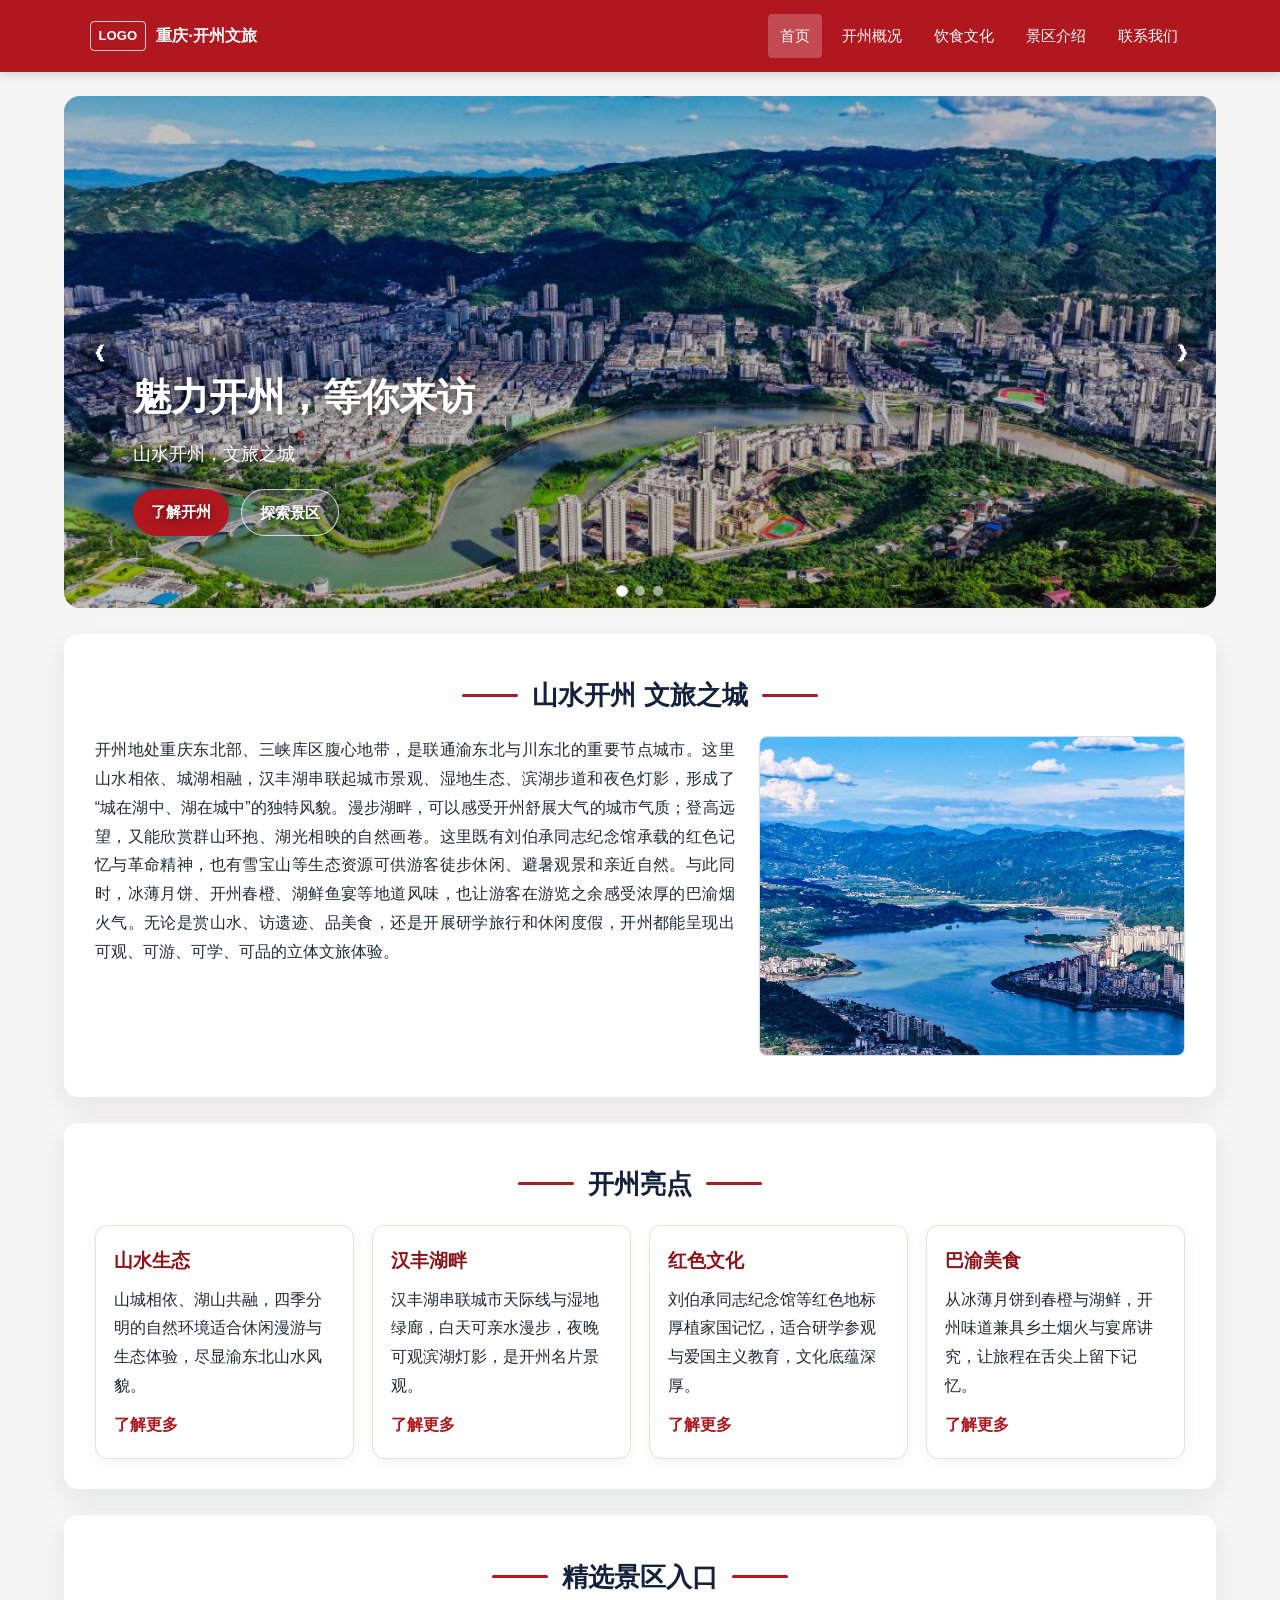
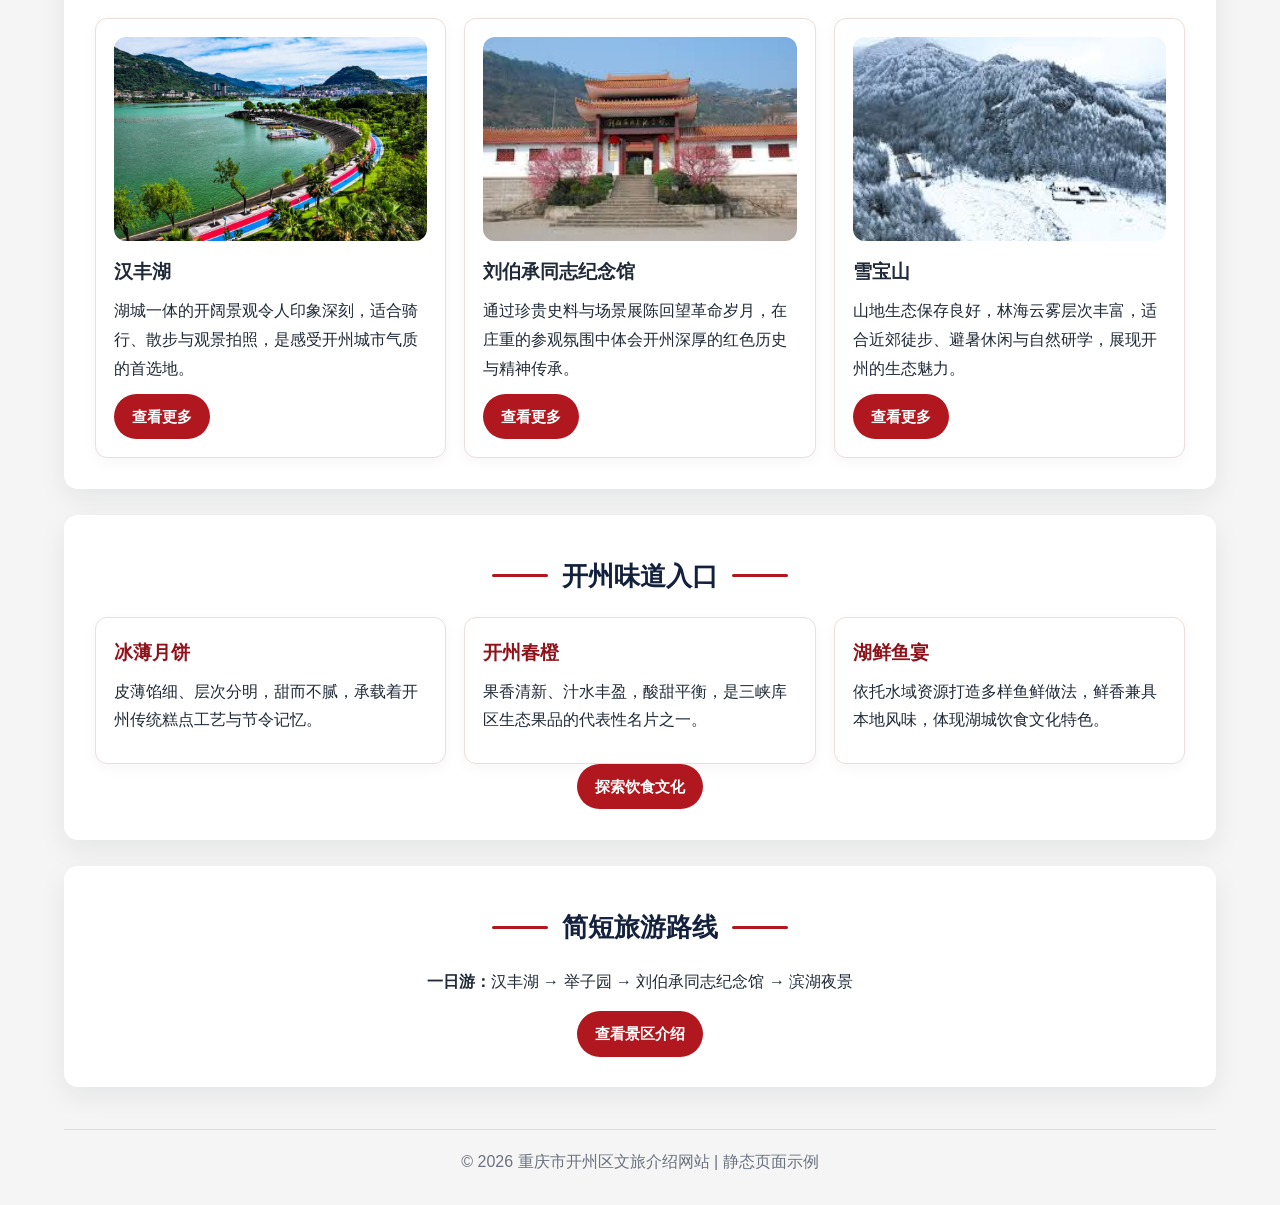
==== commit 71d17189: "Add files via upload" ====
--- a/web2/html/index.html
+++ b/web2/html/index.html
@@ -79,7 +79,7 @@
       <h2 class="decor-title"><span>山水开州 文旅之城</span></h2>
       <div class="media-row intro-row">
         <article class="text-panel">
-          <p>开州地处重庆东北部、三峡库区腹心，是联通渝东北与川东北的重要节点。汉丰湖串联起“城在湖中、湖在城中”的独特景观，湖湾湿地与滨湖夜景相映成趣。这里既有刘伯承同志纪念馆承载的红色记忆，也有雪宝山等山水生态资源可供徒步休闲。再加上冰薄月饼、开州春橙与湖鲜鱼宴等地道风味，形成了可赏景、可研学、可品味的立体文旅体验。</p>
+          <p>开州地处重庆东北部、三峡库区腹心地带，是联通渝东北与川东北的重要节点城市。这里山水相依、城湖相融，汉丰湖串联起城市景观、湿地生态、滨湖步道和夜色灯影，形成了“城在湖中、湖在城中”的独特风貌。漫步湖畔，可以感受开州舒展大气的城市气质；登高远望，又能欣赏群山环抱、湖光相映的自然画卷。这里既有刘伯承同志纪念馆承载的红色记忆与革命精神，也有雪宝山等生态资源可供游客徒步休闲、避暑观景和亲近自然。与此同时，冰薄月饼、开州春橙、湖鲜鱼宴等地道风味，也让游客在游览之余感受浓厚的巴渝烟火气。无论是赏山水、访遗迹、品美食，还是开展研学旅行和休闲度假，开州都能呈现出可观、可游、可学、可品的立体文旅体验。</p>
         </article>
         <figure class="media-panel">
           <img src="../images/主页/总介绍配图.jpg" alt="开州首页总介绍配图">
--- a/web2/css/cssstyle.css
+++ b/web2/css/cssstyle.css
@@ -122,7 +122,7 @@
   content: "";
   position: absolute;
   inset: 0;
-  background: linear-gradient(180deg, rgba(0, 0, 0, 0.12), rgba(0, 0, 0, 0.4));
+  background: rgba(0, 0, 0, 0.24);
 }
 
 .carousel-slide.is-placeholder {
@@ -316,46 +316,129 @@
 }
 
 .scenic-hero {
-  min-height: clamp(220px, 30vw, 320px);
-  border-radius: 12px;
+  min-height: clamp(260px, 34vw, 390px);
+  border-radius: 16px;
   overflow: hidden;
-  background:
-    linear-gradient(120deg, rgba(144, 15, 22, 0.74), rgba(176, 23, 31, 0.42)),
-    url('../images/风景/开州主景图.jpg') center/cover no-repeat,
-    #d7dbe2;
+  background-image: linear-gradient(90deg, rgba(58, 10, 17, 0.72), rgba(58, 10, 17, 0.28), rgba(0, 0, 0, 0.08)), url('../images/饮食/重点景区介绍.jpeg');
+  background-color: #d7dbe2;
+  background-size: cover;
+  background-position: center;
+  background-repeat: no-repeat;
   display: flex;
   align-items: center;
-}
-
-.scenic-hero-overlay { padding: 32px; color: #fff; }
-.scenic-hero h1 { font-size: clamp(1.8rem, 3vw, 2.6rem); margin-bottom: 8px; }
-.scenic-hero p { font-size: clamp(1rem, 1.6vw, 1.25rem); }
-
-.scenic-intro p { text-align: justify; color: #374151; }
-
-.spot-grid { display: grid; gap: 20px; }
+  box-shadow: 0 16px 34px rgba(17, 24, 39, 0.16);
+}
+
+.scenic-hero-overlay {
+  max-width: 760px;
+  padding: clamp(28px, 5vw, 56px);
+  color: #fff;
+  text-shadow: 0 2px 10px rgba(0, 0, 0, 0.35);
+}
+
+.eyebrow,
+.spot-kicker {
+  color: #fef3c7;
+  font-weight: 700;
+  letter-spacing: 0.08em;
+}
+
+.scenic-hero h1 {
+  font-size: clamp(2rem, 4vw, 3.2rem);
+  margin: 6px 0 10px;
+  line-height: 1.25;
+}
+
+.scenic-hero p { font-size: clamp(1rem, 1.6vw, 1.22rem); }
+
+.scenic-intro {
+  background: linear-gradient(135deg, #ffffff 0%, #fff7f7 100%);
+}
+
+.intro-layout {
+  display: grid;
+  grid-template-columns: minmax(0, 1fr) minmax(240px, 0.36fr);
+  gap: 26px;
+  align-items: center;
+}
+
+.scenic-intro .decor-title { text-align: left; }
+.scenic-intro p,
+.section-lead { text-align: justify; color: #374151; }
+.section-lead { margin: -4px 0 20px; text-align: center; }
+
+.intro-stats {
+  list-style: none;
+  display: grid;
+  grid-template-columns: repeat(2, minmax(0, 1fr));
+  gap: 12px;
+}
+
+.intro-stats li {
+  min-height: 112px;
+  display: grid;
+  place-items: center;
+  text-align: center;
+  border-radius: 16px;
+  background: #fff;
+  border: 1px solid #f3d5d8;
+  box-shadow: 0 8px 20px rgba(176, 23, 31, 0.09);
+}
+
+.intro-stats strong {
+  color: var(--primary);
+  font-size: 2rem;
+  line-height: 1;
+}
+
+.intro-stats span { color: #4b5563; font-weight: 700; }
+
+.spot-grid {
+  display: grid;
+  gap: 22px;
+}
 
 .spot-card {
-  border: 1px solid var(--line);
-  border-radius: 12px;
-  box-shadow: 0 6px 20px rgba(17, 24, 39, 0.08);
-  padding: 16px;
-  display: grid;
-  grid-template-columns: 1.15fr 1fr;
-  gap: 18px;
-  background: #fff;
+  border: 1px solid #e6d9d9;
+  border-radius: 18px;
+  box-shadow: 0 8px 24px rgba(17, 24, 39, 0.08);
+  padding: clamp(14px, 1.6vw, 20px);
+  display: grid;
+  grid-template-columns: minmax(360px, 0.92fr) minmax(0, 1.08fr);
+  gap: clamp(18px, 2.4vw, 30px);
+  align-items: stretch;
+  background: linear-gradient(180deg, #fff 0%, #fffafa 100%);
+  transition: transform 0.25s ease, box-shadow 0.25s ease, border-color 0.25s ease;
+}
+
+.spot-card:hover {
+  transform: translateY(-4px);
+  border-color: #efb7bd;
+  box-shadow: 0 16px 34px rgba(17, 24, 39, 0.13);
+}
+
+.spot-media,
+.spot-content { min-width: 0; }
+
+.spot-media {
+  display: flex;
+  flex-direction: column;
 }
 
 .spot-main,
 .spot-thumbs img {
   width: 100%;
   object-fit: cover;
-  border-radius: 8px;
+  border-radius: 14px;
   border: 1px solid var(--line);
   background: linear-gradient(135deg, #efefef, #f5eee1);
-}
-
-.spot-main { aspect-ratio: 16 / 9; margin-bottom: 10px; }
+  display: block;
+}
+
+.spot-main {
+  height: clamp(230px, 26vw, 330px);
+  margin-bottom: 10px;
+}
 
 .spot-thumbs {
   display: grid;
@@ -363,51 +446,153 @@
   gap: 8px;
 }
 
-.spot-thumbs img { aspect-ratio: 4 / 3; }
+.spot-thumbs img { height: clamp(78px, 7vw, 105px); }
 .spot-thumbs.two-cols { grid-template-columns: repeat(2, 1fr); }
 
-.spot-content h3 { font-size: 1.4rem; margin-bottom: 8px; }
-.spot-content p { margin-bottom: 12px; color: #374151; }
-
-.spot-tags { display: flex; flex-wrap: wrap; gap: 8px; }
+.spot-content {
+  display: flex;
+  flex-direction: column;
+  justify-content: center;
+  padding: 4px 4px 4px 0;
+}
+
+.spot-kicker {
+  color: var(--primary-dark);
+  font-size: 0.88rem;
+  margin-bottom: 2px;
+}
+
+.spot-content h3 {
+  font-size: clamp(1.35rem, 2vw, 1.8rem);
+  margin-bottom: 10px;
+  color: #111827;
+}
+
+.spot-content p {
+  margin-bottom: 14px;
+  color: #374151;
+  text-align: justify;
+  line-height: 1.95;
+}
+
+.spot-tags {
+  display: flex;
+  flex-wrap: wrap;
+  gap: 8px;
+  margin-top: auto;
+}
+
 .spot-tags span {
   background: #fef2f2;
   color: var(--primary-dark);
   border: 1px solid #fecaca;
   border-radius: 999px;
   font-size: 0.86rem;
-  padding: 3px 10px;
-}
-
-.highlight-grid,
-.route-grid {
-  display: grid;
-  grid-template-columns: repeat(2, minmax(0, 1fr));
-  gap: 14px;
-}
-
-.highlight-grid article,
-.route-card {
+  padding: 4px 11px;
+  line-height: 1.5;
+}
+
+.scenic-highlight-grid,
+.scenic-route-grid,
+.tips-grid {
+  display: grid;
+  gap: 16px;
+}
+
+.scenic-highlight-grid {
+  grid-template-columns: repeat(4, minmax(0, 1fr));
+}
+
+.scenic-route-grid {
+  grid-template-columns: repeat(3, minmax(0, 1fr));
+}
+
+.tips-grid {
+  grid-template-columns: repeat(4, minmax(0, 1fr));
+}
+
+.scenic-highlight-grid article,
+.route-card,
+.tips-grid article {
   background: #fff;
   border: 1px solid var(--line);
-  border-radius: 10px;
-  padding: 14px 16px;
-  box-shadow: 0 4px 16px rgba(17, 24, 39, 0.06);
-}
-
-.highlight-grid h3,
-.route-card h3 { color: #111827; margin-bottom: 8px; }
-.route-flow { color: var(--primary-dark); font-weight: 700; margin-bottom: 8px; }
+  border-radius: 14px;
+  padding: 16px 18px;
+  box-shadow: 0 6px 18px rgba(17, 24, 39, 0.06);
+}
+
+.scenic-highlight-grid article {
+  border-top: 4px solid #c43b43;
+}
+
+.scenic-highlight-grid h3,
+.route-card h3,
+.tips-grid h3 {
+  color: #9f1239;
+  margin-bottom: 8px;
+}
+
+.route-card {
+  position: relative;
+  overflow: hidden;
+}
+
+.route-card::before {
+  content: "";
+  position: absolute;
+  inset: 0 0 auto;
+  height: 4px;
+  background: linear-gradient(90deg, var(--primary), #f59e0b);
+}
+
+.route-day {
+  display: inline-block;
+  margin-bottom: 8px;
+  color: var(--primary-dark);
+  font-weight: 700;
+  font-size: 0.86rem;
+}
+
+.route-flow {
+  color: var(--primary-dark);
+  font-weight: 700;
+  margin-bottom: 8px;
+}
+
+@media (max-width: 1100px) {
+  .spot-card {
+    grid-template-columns: minmax(300px, 0.9fr) minmax(0, 1.1fr);
+  }
+
+  .scenic-highlight-grid,
+  .tips-grid {
+    grid-template-columns: repeat(2, minmax(0, 1fr));
+  }
+
+  .scenic-route-grid {
+    grid-template-columns: 1fr;
+  }
+}
 
 @media (max-width: 900px) {
-  .spot-card,
-  .highlight-grid,
-  .route-grid { grid-template-columns: 1fr; }
+  .intro-layout,
+  .spot-card {
+    grid-template-columns: 1fr;
+  }
+
+  .spot-main { height: clamp(220px, 50vw, 340px); }
+  .spot-content { padding: 0; }
 }
 
 @media (max-width: 640px) {
+  .scenic-hero { min-height: 240px; }
   .scenic-hero-overlay { padding: 24px 18px; }
+  .scenic-intro .decor-title { text-align: center; }
+  .intro-stats,
+  .scenic-highlight-grid,
+  .tips-grid { grid-template-columns: 1fr; }
   .spot-thumbs { grid-template-columns: repeat(2, 1fr); }
+  .spot-card { border-radius: 14px; }
 }
 /* overview page */
 .overview-page {
@@ -426,10 +611,11 @@
   align-items: center;
   padding: 28px;
   color: #fff;
-  background:
-    linear-gradient(120deg, rgba(176, 23, 31, 0.85), rgba(176, 23, 31, 0.38)),
-    url('../images/风景/开州城市与山水风貌.jpg') center/cover no-repeat,
-    linear-gradient(135deg, #f3d6c8, #eec3c7 45%, #d7dce8);
+  background-image: url('../images/风景/开州概况.png');
+  background-color: #d7dbe2;
+  background-size: cover;
+  background-position: center;
+  background-repeat: no-repeat;
 }
 
 .overview-banner-content h1 { font-size: clamp(2rem, 4vw, 2.7rem); }
@@ -586,10 +772,11 @@
   align-items: center;
   padding: 30px;
   margin-bottom: 24px;
-  background:
-    linear-gradient(120deg, rgba(176, 23, 31, 0.78), rgba(176, 23, 31, 0.25)),
-    url('../images/饮食/开州乡村风味图片.jpg') center/cover no-repeat,
-    linear-gradient(135deg, #fef3f2, #fff6ee);
+  background-image: url('../images/饮食/开州饮食文化.jpeg');
+  background-color: #d7dbe2;
+  background-size: cover;
+  background-position: center;
+  background-repeat: no-repeat;
 }
 
 .food-banner-content {
@@ -884,7 +1071,18 @@
   position: relative;
   min-height: clamp(260px, 28vw, 380px);
   border-radius: 16px;
-  box-shadow: 0 16px 36px rgba(72, 18, 22, 0.18);
+  box-shadow: 0 16px 36px rgba(17, 24, 39, 0.16);
+}
+
+.scenic-hero::before,
+.overview-banner::before,
+.food-banner::before {
+  content: "";
+  position: absolute;
+  inset: 0;
+  background: rgba(0, 0, 0, 0.25);
+  pointer-events: none;
+  z-index: 0;
 }
 
 .scenic-hero-overlay,
@@ -901,14 +1099,14 @@
   color: #fff;
   font-size: clamp(2rem, 4vw, 3.4rem);
   line-height: 1.2;
-  text-shadow: 0 3px 12px rgba(0, 0, 0, 0.42);
+  text-shadow: 0 3px 14px rgba(0, 0, 0, 0.58);
 }
 
 .overview-banner-subtitle,
 .food-banner-subtitle,
 .scenic-hero p {
   color: rgba(255, 255, 255, 0.94);
-  text-shadow: 0 2px 10px rgba(0, 0, 0, 0.45);
+  text-shadow: 0 2px 12px rgba(0, 0, 0, 0.55);
 }
 
 .spot-card,
